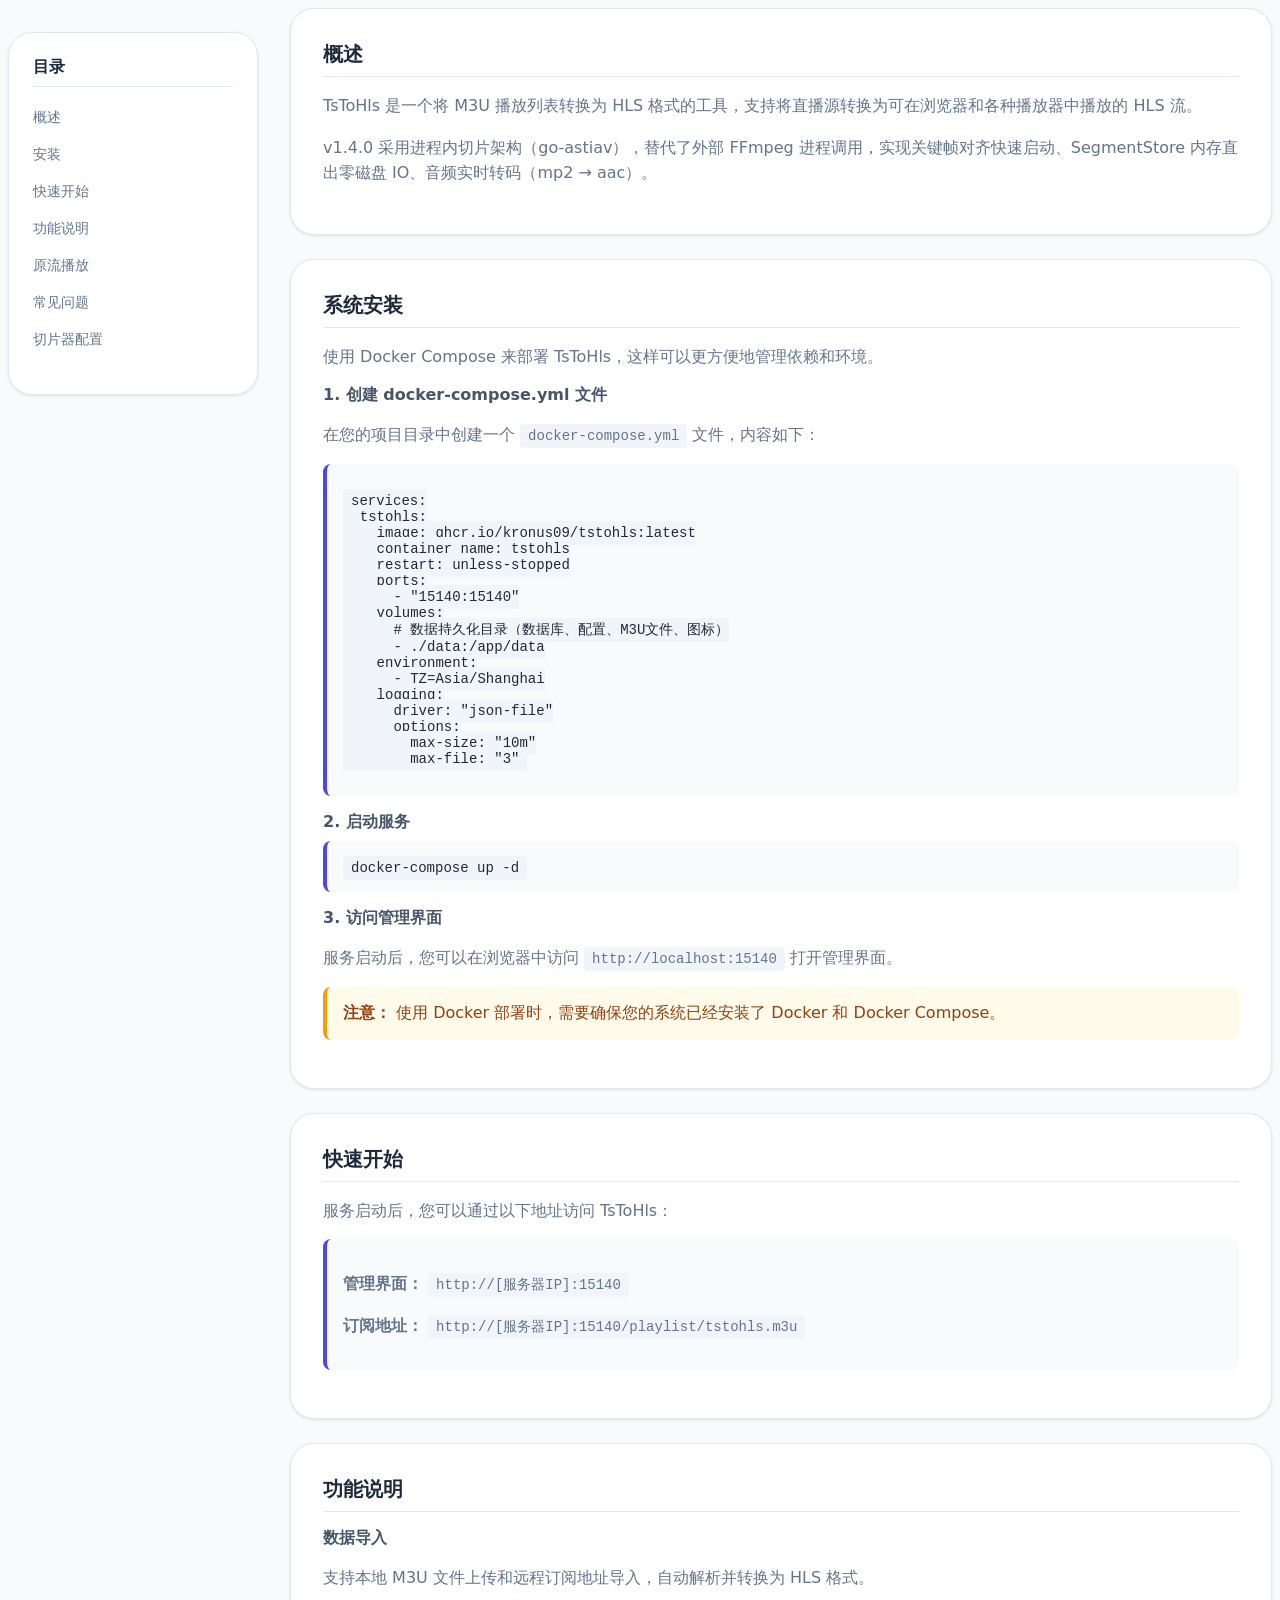
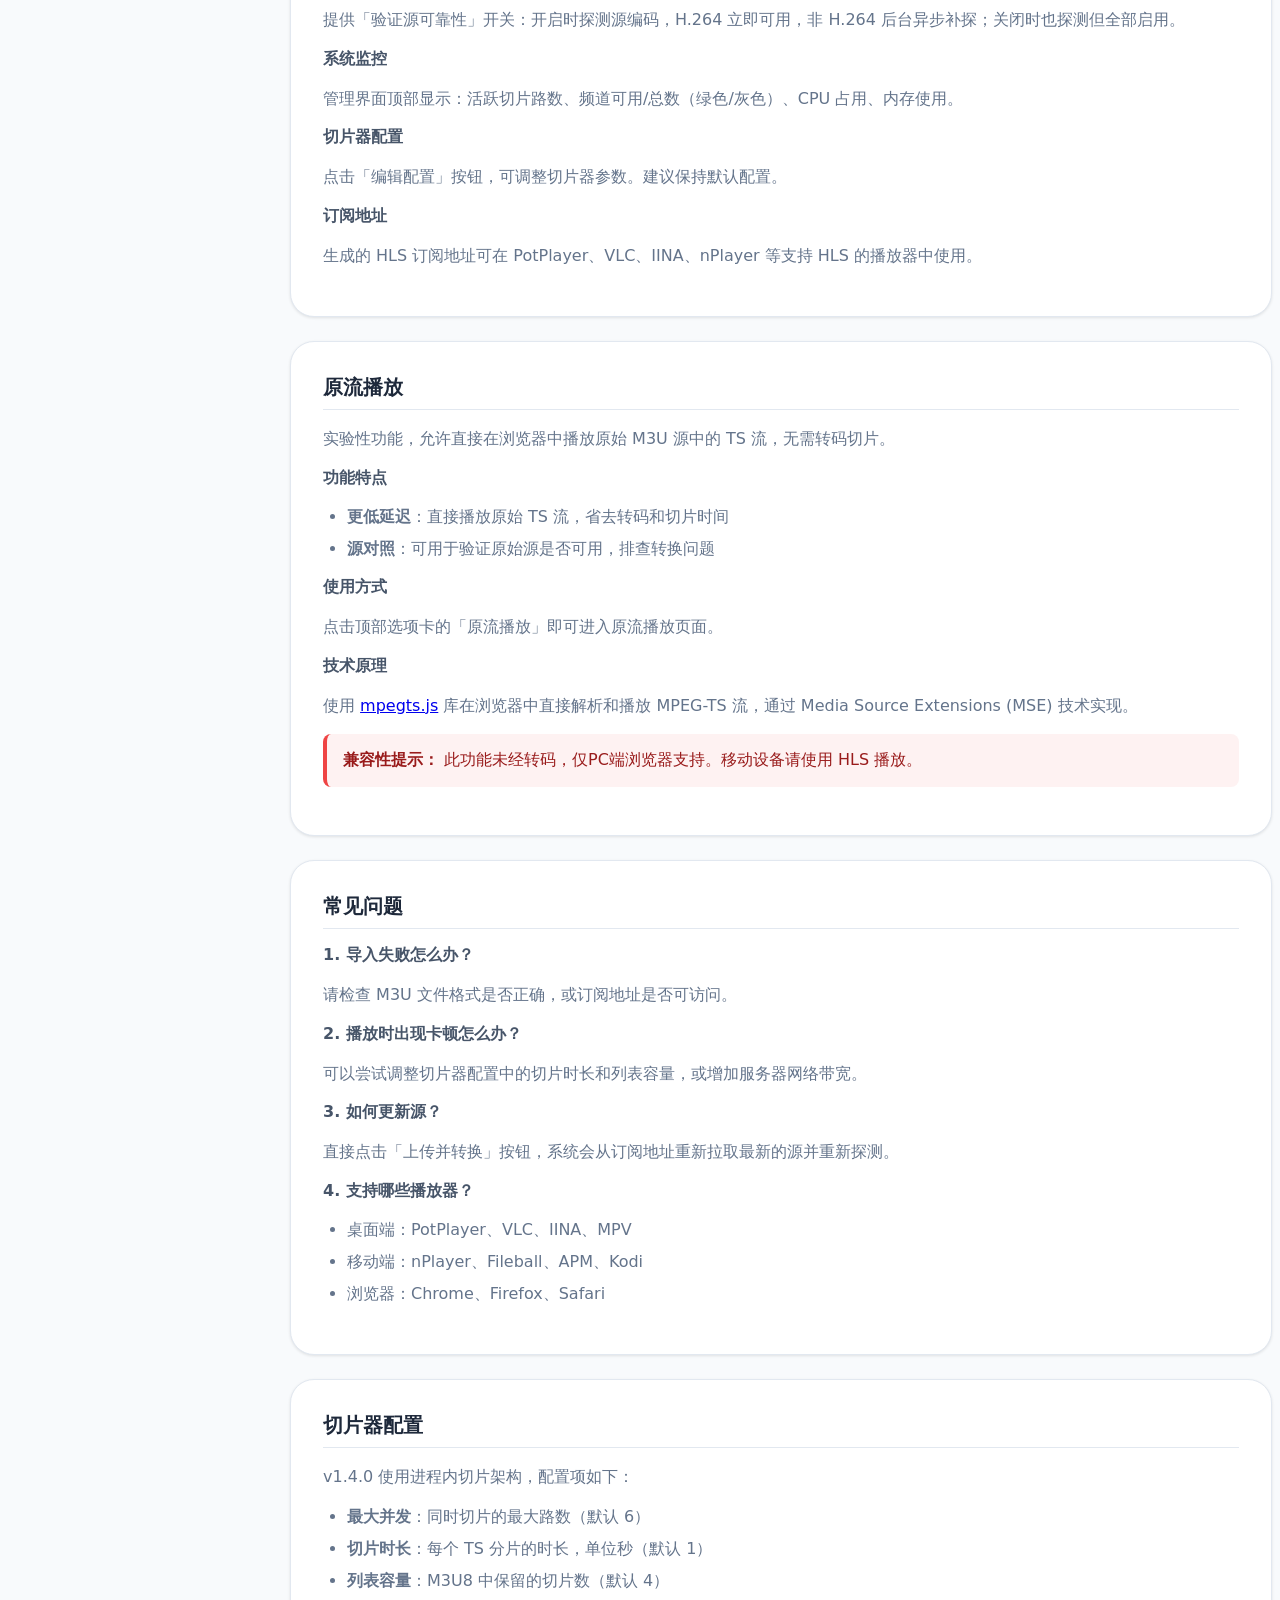
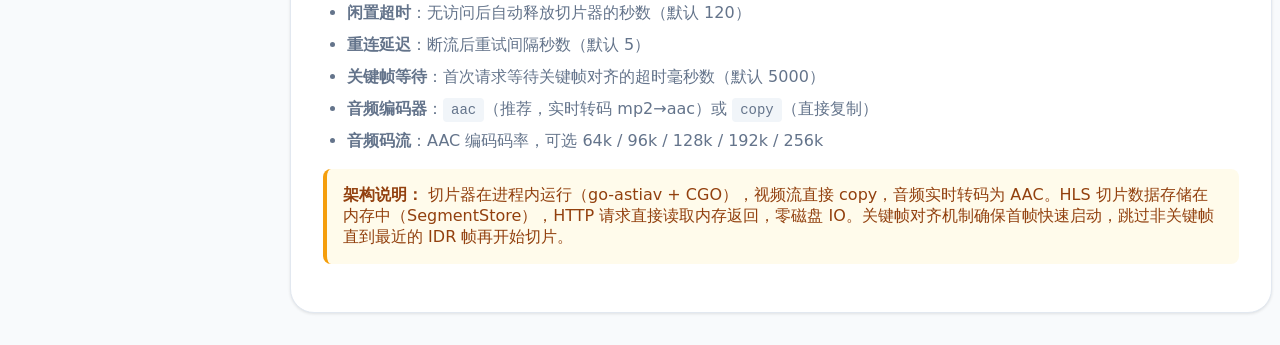
==== web/pages/usage.html @ 35751fe6 "v1.4.0: 进程内切片+音频转码+SQLite持久化+异步迁移+频道入库修复 核心改造: - go-astiav 进程内切片器(关键帧对齐+PTS切分+自定义IO) - 音频实时转码 mp2→aa" ====
<!DOCTYPE html>
<html lang="zh-CN">
<head>
    <meta charset="UTF-8">
    <meta name="viewport" content="width=device-width, initial-scale=1.0, maximum-scale=1.0, user-scalable=no">
    <title>TsToHls 使用说明 | Usage Guide</title>
    <link rel="icon" type="image/png" href="/static/logos/logo.png">
    <link rel="stylesheet" href="/static/css/style.css">
    <style>
        body { font-family: 'Plus Jakarta Sans', ui-sans-serif, system-ui, -apple-system, sans-serif; background-color: #f8fafc; color: #1e293b; overflow-y: auto; }
        body::-webkit-scrollbar { width: 6px; }
        body::-webkit-scrollbar-track { background: transparent; }
        body::-webkit-scrollbar-thumb { background: #cbd5e1; border-radius: 3px; }
        .container { max-width: 1200px; margin: 0 auto; }
        .content { display: flex; gap: 2rem; }
        .sidebar { width: 250px; flex-shrink: 0; position: sticky; top: 2rem; height: fit-content; }
        .main { flex: 1; }
        .toc { background: white; border-radius: 1.5rem; padding: 1.5rem; border: 1px solid #e2e8f0; box-shadow: 0 1px 3px rgba(0,0,0,0.1); }
        .toc h2 { font-size: 1rem; font-weight: 700; color: #1e293b; margin-bottom: 1rem; }
        .toc ul { list-style: none; padding: 0; }
        .toc li { margin-bottom: 0.5rem; }
        .toc a { color: #64748b; text-decoration: none; font-size: 0.875rem; display: block; padding: 0.25rem 0; transition: color 0.2s; }
        .toc a:hover { color: #4f46e5; }
        .card { background: white; border-radius: 1.5rem; padding: 2rem; margin-bottom: 1.5rem; border: 1px solid #e2e8f0; box-shadow: 0 1px 3px rgba(0,0,0,0.1); }
        h2 { font-size: 1.25rem; font-weight: 700; color: #1e293b; margin-top: 0; margin-bottom: 1rem; border-bottom: 1px solid #e2e8f0; padding-bottom: 0.5rem; }
        h3 { font-size: 1rem; font-weight: 700; color: #475569; margin-top: 1rem; margin-bottom: 0.5rem; }
        p { line-height: 1.6; margin-bottom: 1rem; color: #64748b; }
        ul { margin-bottom: 1rem; padding-left: 1.5rem; color: #64748b; }
        li { margin-bottom: 0.5rem; line-height: 1.5; }
        .step { background: #f8fafc; border-radius: 0.5rem; padding: 1rem; margin-bottom: 1rem; border-left: 4px solid #4f46e5; }
        .note { background: #fffbeb; border-left: 4px solid #f59e0b; padding: 1rem; border-radius: 0.5rem; margin-bottom: 1rem; color: #92400e; }
        .warning { background: #fef2f2; border-left: 4px solid #ef4444; padding: 1rem; border-radius: 0.5rem; margin-bottom: 1rem; color: #991b1b; }
        code { background: #f1f5f9; padding: 0.25rem 0.5rem; border-radius: 0.25rem; font-family: 'Courier New', Courier, monospace; font-size: 0.875rem; }
        @media (max-width: 768px) {
            .content { flex-direction: column; }
            .sidebar { width: 100%; position: static; }
        }
    </style>
</head>
<body class="p-2 md:p-4 min-h-screen">
    <div class="max-w-6xl mx-auto">
        <div class="content">
            <div class="sidebar">
                <div class="toc">
                    <h2>目录</h2>
                    <ul>
                        <li><a href="#overview">概述</a></li>
                        <li><a href="#installation">安装</a></li>
                        <li><a href="#quick-start">快速开始</a></li>
                        <li><a href="#features">功能说明</a></li>
                        <li><a href="#experimental">原流播放</a></li>
                        <li><a href="#faq">常见问题</a></li>
                        <li><a href="#advanced">切片器配置</a></li>
                    </ul>
                </div>
            </div>

            <div class="main">
                <div class="card" id="overview">
                    <h2>概述</h2>
                    <p>TsToHls 是一个将 M3U 播放列表转换为 HLS 格式的工具，支持将直播源转换为可在浏览器和各种播放器中播放的 HLS 流。</p>
                    <p>v1.4.0 采用进程内切片架构（go-astiav），替代了外部 FFmpeg 进程调用，实现关键帧对齐快速启动、SegmentStore 内存直出零磁盘 IO、音频实时转码（mp2 → aac）。</p>
                </div>

                <div class="card" id="installation">
                    <h2>系统安装</h2>
                    <p>使用 Docker Compose 来部署 TsToHls，这样可以更方便地管理依赖和环境。</p>

                    <h3>1. 创建 docker-compose.yml 文件</h3>
                    <p>在您的项目目录中创建一个 <code>docker-compose.yml</code> 文件，内容如下：</p>
                    <div class="step">
                        <pre><code>services:
  tstohls:
    image: ghcr.io/kronus09/tstohls:latest
    container_name: tstohls
    restart: unless-stopped
    ports:
      - "15140:15140"
    volumes:
      # 数据持久化目录（数据库、配置、M3U文件、图标）
      - ./data:/app/data
    environment:
      - TZ=Asia/Shanghai
    logging:
      driver: "json-file"
      options:
        max-size: "10m"
        max-file: "3"</code></pre>
                    </div>

                    <h3>2. 启动服务</h3>
                    <div class="step">
                        <code>docker-compose up -d</code>
                    </div>

                    <h3>3. 访问管理界面</h3>
                    <p>服务启动后，您可以在浏览器中访问 <code>http://localhost:15140</code> 打开管理界面。</p>

                    <div class="note">
                        <strong>注意：</strong> 使用 Docker 部署时，需要确保您的系统已经安装了 Docker 和 Docker Compose。
                    </div>
                </div>

                <div class="card" id="quick-start">
                    <h2>快速开始</h2>
                    <p>服务启动后，您可以通过以下地址访问 TsToHls：</p>
                    <div class="step">
                        <p><strong>管理界面：</strong> <code>http://[服务器IP]:15140</code></p>
                        <p><strong>订阅地址：</strong> <code>http://[服务器IP]:15140/playlist/tstohls.m3u</code></p>
                    </div>
                </div>

                <div class="card" id="features">
                    <h2>功能说明</h2>

                    <h3>数据导入</h3>
                    <p>支持本地 M3U 文件上传和远程订阅地址导入，自动解析并转换为 HLS 格式。</p>
                    <p>提供「验证源可靠性」开关：开启时探测源编码，H.264 立即可用，非 H.264 后台异步补探；关闭时也探测但全部启用。</p>

                    <h3>系统监控</h3>
                    <p>管理界面顶部显示：活跃切片路数、频道可用/总数（绿色/灰色）、CPU 占用、内存使用。</p>

                    <h3>切片器配置</h3>
                    <p>点击「编辑配置」按钮，可调整切片器参数。建议保持默认配置。</p>

                    <h3>订阅地址</h3>
                    <p>生成的 HLS 订阅地址可在 PotPlayer、VLC、IINA、nPlayer 等支持 HLS 的播放器中使用。</p>
                </div>

                <div class="card" id="experimental">
                    <h2>原流播放</h2>

                    <p>实验性功能，允许直接在浏览器中播放原始 M3U 源中的 TS 流，无需转码切片。</p>

                    <h3>功能特点</h3>
                    <ul>
                        <li><strong>更低延迟</strong>：直接播放原始 TS 流，省去转码和切片时间</li>
                        <li><strong>源对照</strong>：可用于验证原始源是否可用，排查转换问题</li>
                    </ul>

                    <h3>使用方式</h3>
                    <p>点击顶部选项卡的「原流播放」即可进入原流播放页面。</p>

                    <h3>技术原理</h3>
                    <p>使用 <a href="https://github.com/xqq/mpegts.js" target="_blank">mpegts.js</a> 库在浏览器中直接解析和播放 MPEG-TS 流，通过 Media Source Extensions (MSE) 技术实现。</p>

                    <div class="warning">
                        <strong>兼容性提示：</strong> 此功能未经转码，仅PC端浏览器支持。移动设备请使用 HLS 播放。
                    </div>
                </div>

                <div class="card" id="faq">
                    <h2>常见问题</h2>

                    <h3>1. 导入失败怎么办？</h3>
                    <p>请检查 M3U 文件格式是否正确，或订阅地址是否可访问。</p>

                    <h3>2. 播放时出现卡顿怎么办？</h3>
                    <p>可以尝试调整切片器配置中的切片时长和列表容量，或增加服务器网络带宽。</p>

                    <h3>3. 如何更新源？</h3>
                    <p>直接点击「上传并转换」按钮，系统会从订阅地址重新拉取最新的源并重新探测。</p>

                    <h3>4. 支持哪些播放器？</h3>
                    <ul>
                        <li>桌面端：PotPlayer、VLC、IINA、MPV</li>
                        <li>移动端：nPlayer、Fileball、APM、Kodi</li>
                        <li>浏览器：Chrome、Firefox、Safari</li>
                    </ul>
                </div>

                <div class="card" id="advanced">
                    <h2>切片器配置</h2>

                    <p>v1.4.0 使用进程内切片架构，配置项如下：</p>
                    <ul>
                        <li><strong>最大并发</strong>：同时切片的最大路数（默认 6）</li>
                        <li><strong>切片时长</strong>：每个 TS 分片的时长，单位秒（默认 1）</li>
                        <li><strong>列表容量</strong>：M3U8 中保留的切片数（默认 4）</li>
                        <li><strong>闲置超时</strong>：无访问后自动释放切片器的秒数（默认 120）</li>
                        <li><strong>重连延迟</strong>：断流后重试间隔秒数（默认 5）</li>
                        <li><strong>关键帧等待</strong>：首次请求等待关键帧对齐的超时毫秒数（默认 5000）</li>
                        <li><strong>音频编码器</strong>：<code>aac</code>（推荐，实时转码 mp2→aac）或 <code>copy</code>（直接复制）</li>
                        <li><strong>音频码流</strong>：AAC 编码码率，可选 64k / 96k / 128k / 192k / 256k</li>
                    </ul>

                    <div class="note">
                        <strong>架构说明：</strong> 切片器在进程内运行（go-astiav + CGO），视频流直接 copy，音频实时转码为 AAC。HLS 切片数据存储在内存中（SegmentStore），HTTP 请求直接读取内存返回，零磁盘 IO。关键帧对齐机制确保首帧快速启动，跳过非关键帧直到最近的 IDR 帧再开始切片。
                    </div>
                </div>
            </div>
        </div>
    </div>
    <script>window.onload = () => parent.postMessage('resize','*');</script>
</body>
</html>
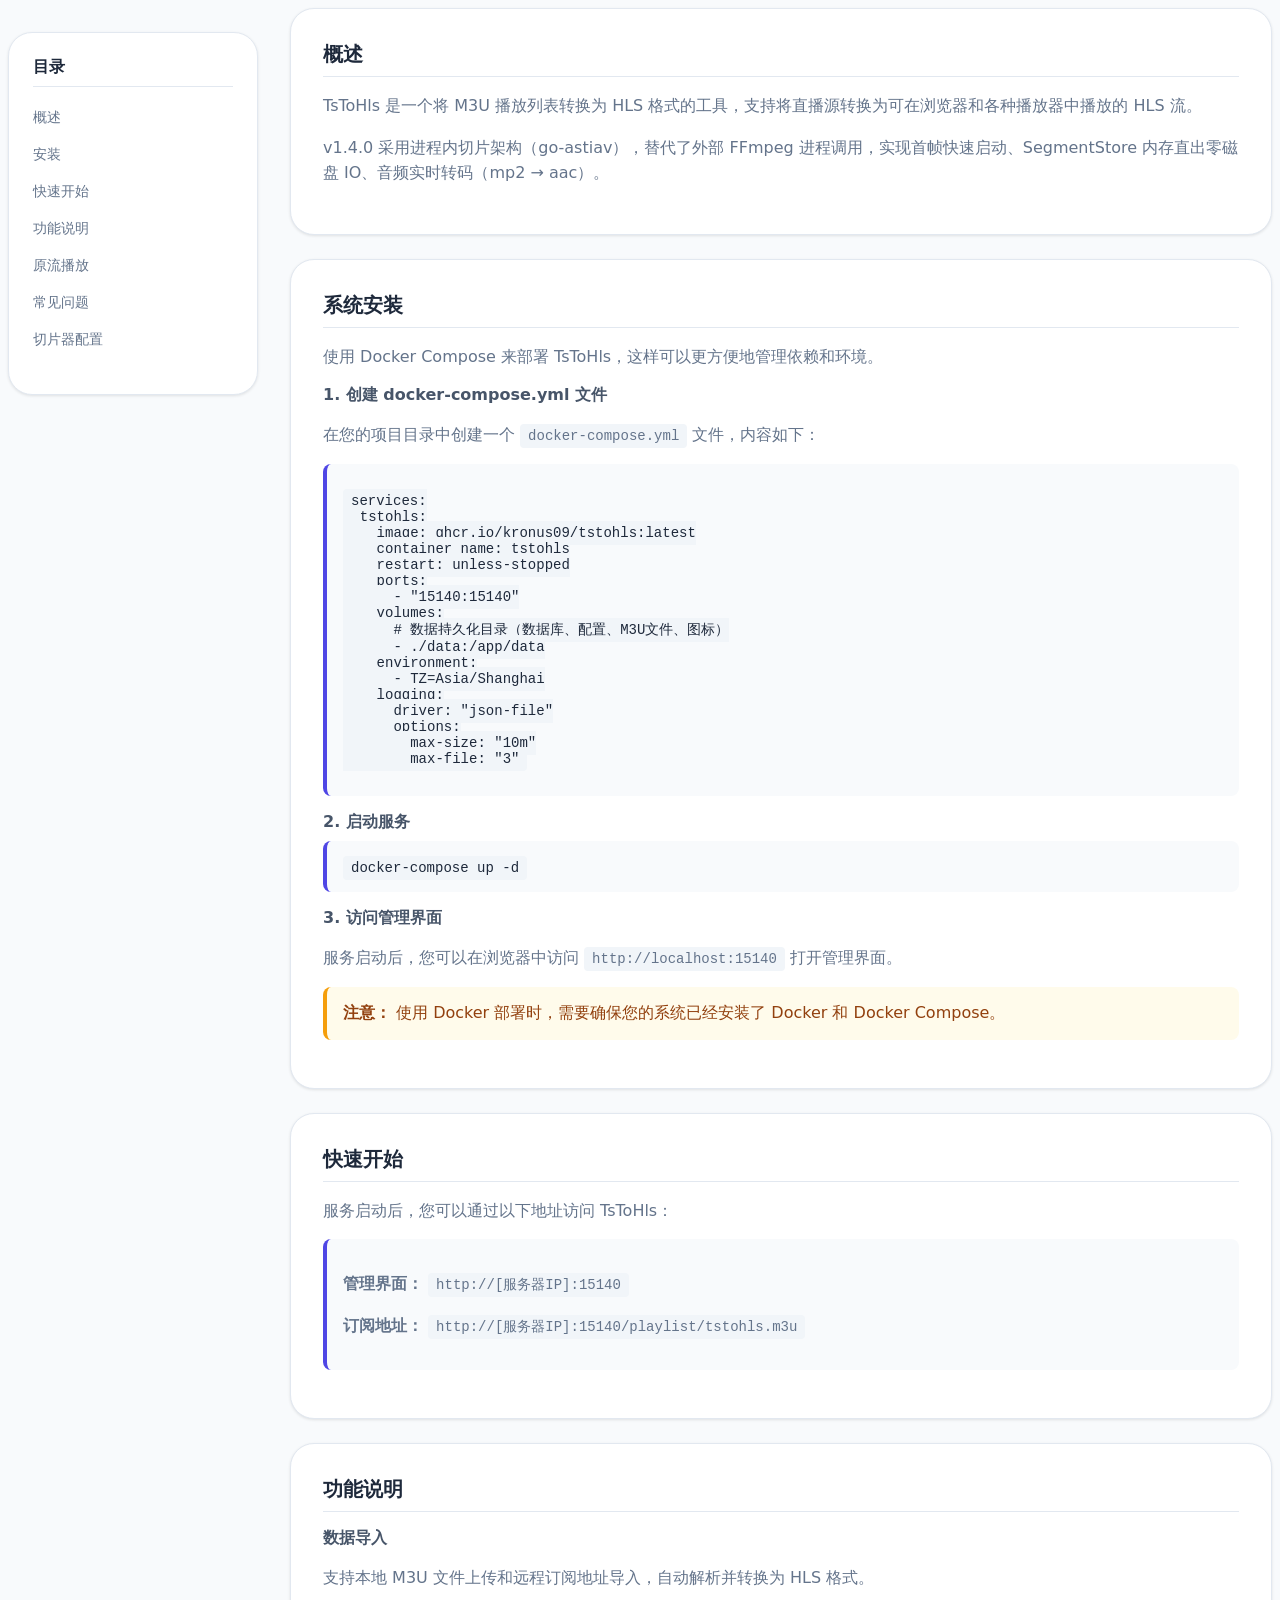
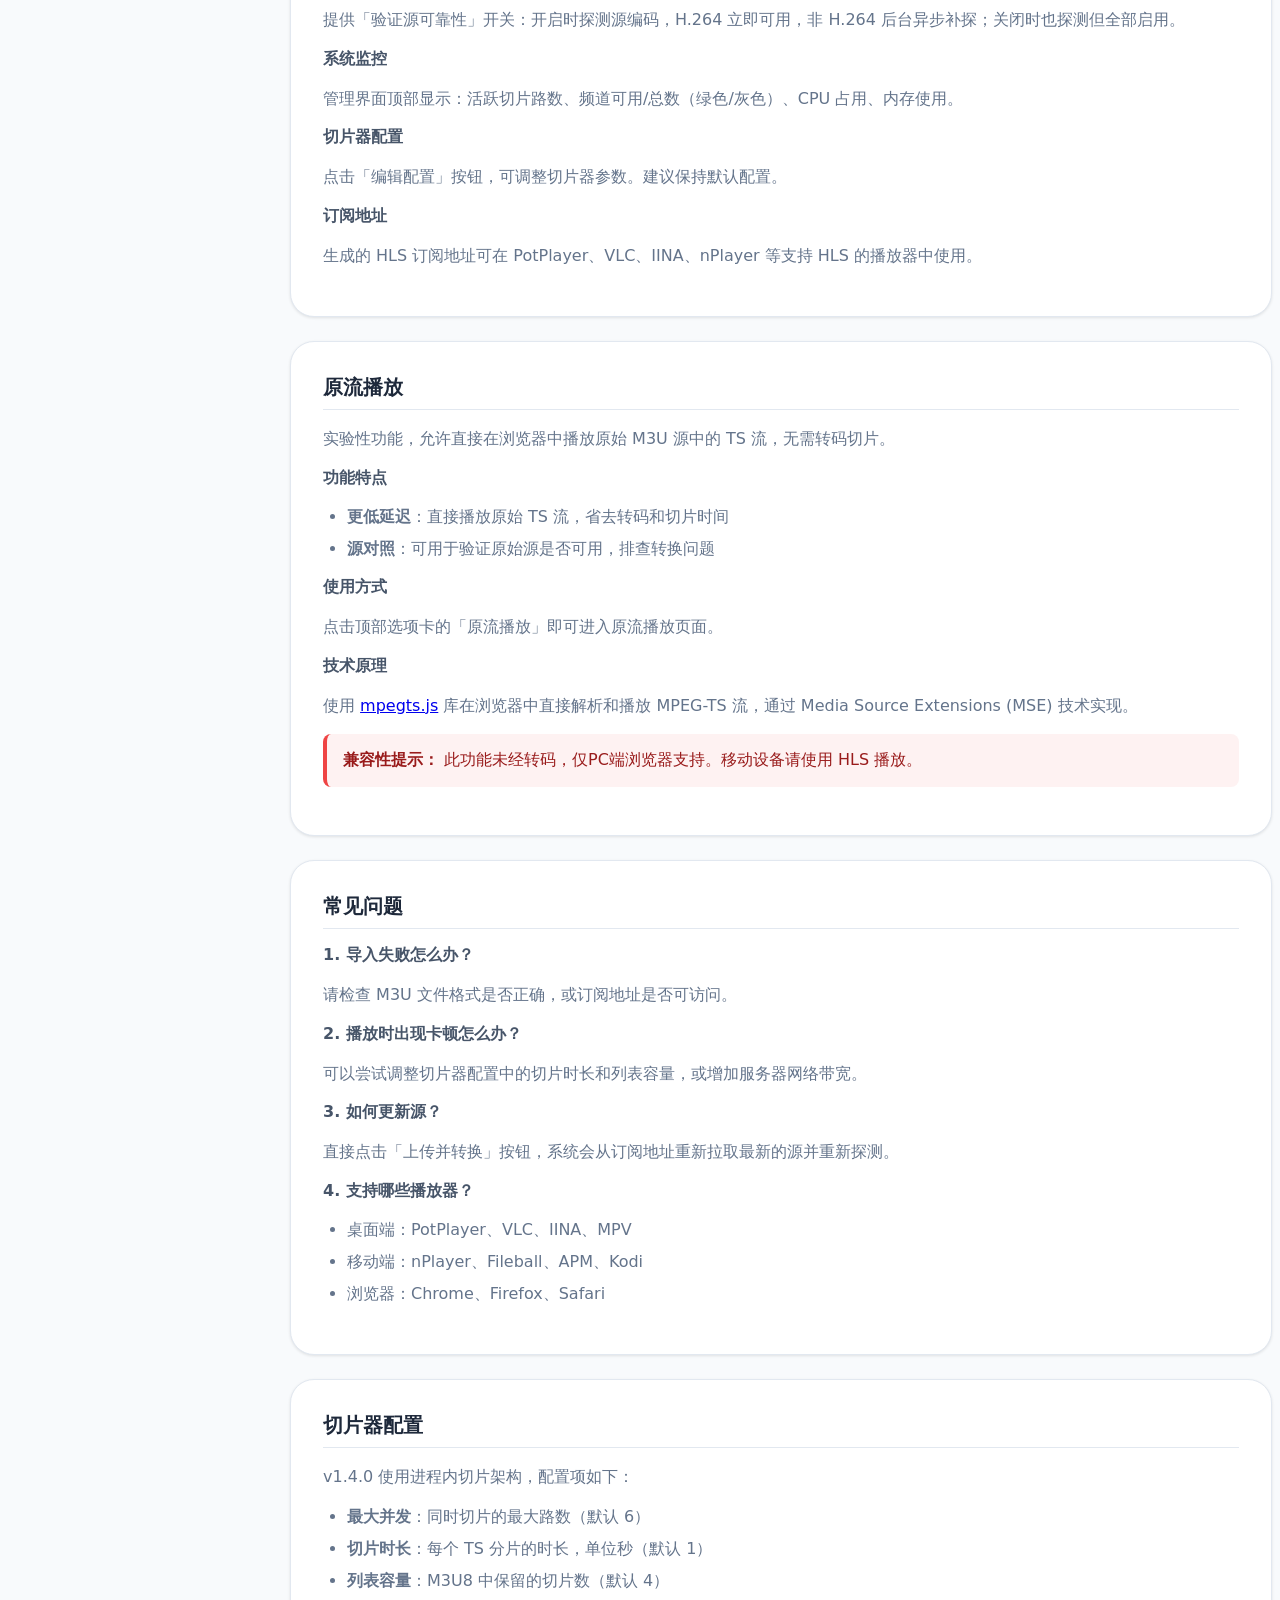
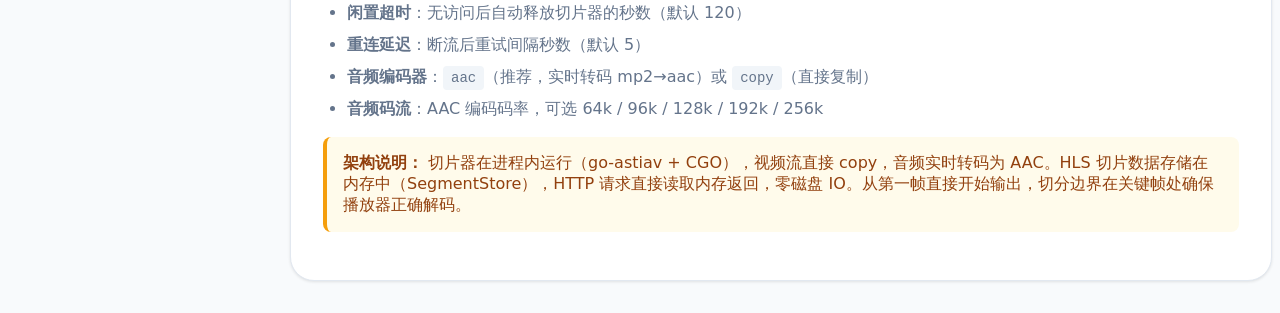
==== commit a62dfcbd: "refactor: 删除KeyframeWaitMs配置,与零等待切片逻辑一致 - 删除前端关键帧等待UI配置项 - 删除FFmpegConfig/SlicerConfig中KeyframeWaitM" ====
--- a/web/pages/usage.html
+++ b/web/pages/usage.html
@@ -59,7 +59,7 @@
                 <div class="card" id="overview">
                     <h2>概述</h2>
                     <p>TsToHls 是一个将 M3U 播放列表转换为 HLS 格式的工具，支持将直播源转换为可在浏览器和各种播放器中播放的 HLS 流。</p>
-                    <p>v1.4.0 采用进程内切片架构（go-astiav），替代了外部 FFmpeg 进程调用，实现关键帧对齐快速启动、SegmentStore 内存直出零磁盘 IO、音频实时转码（mp2 → aac）。</p>
+                    <p>v1.4.0 采用进程内切片架构（go-astiav），替代了外部 FFmpeg 进程调用，实现首帧快速启动、SegmentStore 内存直出零磁盘 IO、音频实时转码（mp2 → aac）。</p>
                 </div>
 
                 <div class="card" id="installation">
@@ -179,13 +179,12 @@
                         <li><strong>列表容量</strong>：M3U8 中保留的切片数（默认 4）</li>
                         <li><strong>闲置超时</strong>：无访问后自动释放切片器的秒数（默认 120）</li>
                         <li><strong>重连延迟</strong>：断流后重试间隔秒数（默认 5）</li>
-                        <li><strong>关键帧等待</strong>：首次请求等待关键帧对齐的超时毫秒数（默认 5000）</li>
                         <li><strong>音频编码器</strong>：<code>aac</code>（推荐，实时转码 mp2→aac）或 <code>copy</code>（直接复制）</li>
                         <li><strong>音频码流</strong>：AAC 编码码率，可选 64k / 96k / 128k / 192k / 256k</li>
                     </ul>
 
                     <div class="note">
-                        <strong>架构说明：</strong> 切片器在进程内运行（go-astiav + CGO），视频流直接 copy，音频实时转码为 AAC。HLS 切片数据存储在内存中（SegmentStore），HTTP 请求直接读取内存返回，零磁盘 IO。关键帧对齐机制确保首帧快速启动，跳过非关键帧直到最近的 IDR 帧再开始切片。
+                        <strong>架构说明：</strong> 切片器在进程内运行（go-astiav + CGO），视频流直接 copy，音频实时转码为 AAC。HLS 切片数据存储在内存中（SegmentStore），HTTP 请求直接读取内存返回，零磁盘 IO。从第一帧直接开始输出，切分边界在关键帧处确保播放器正确解码。
                     </div>
                 </div>
             </div>
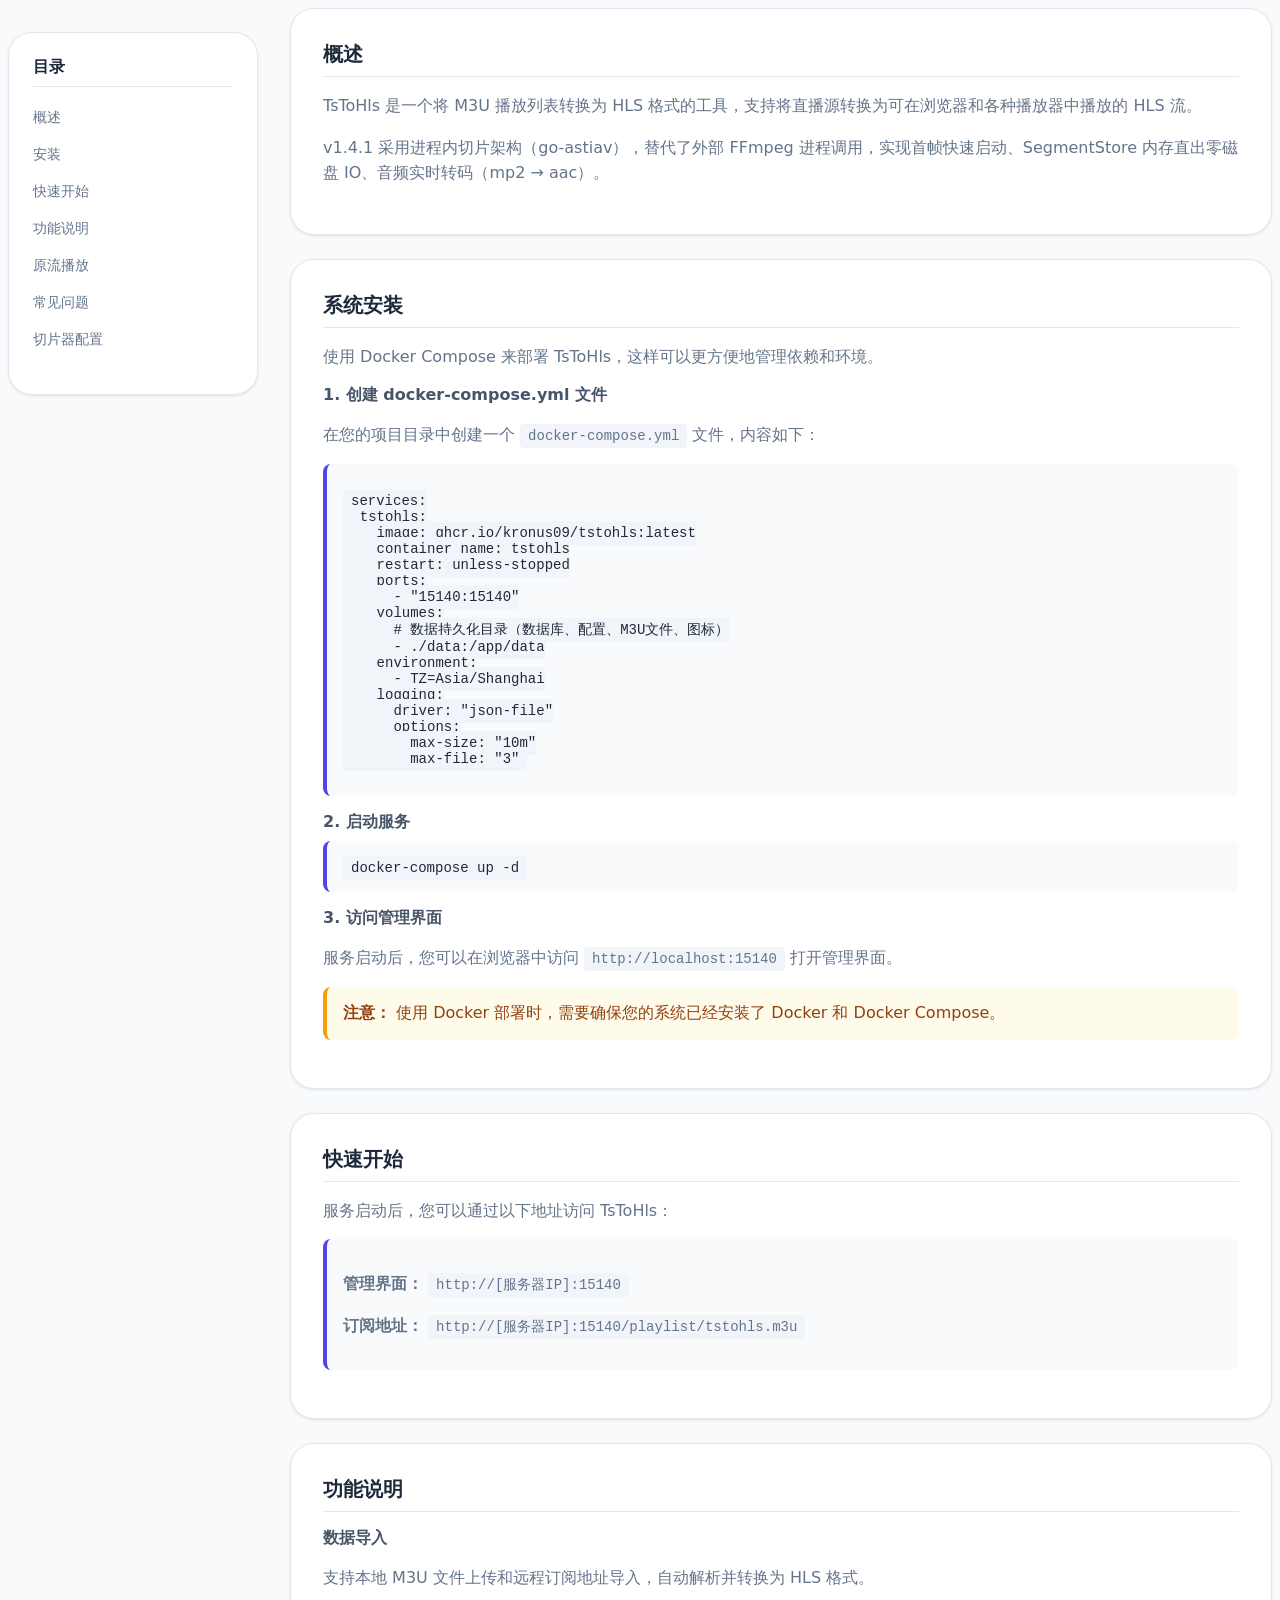
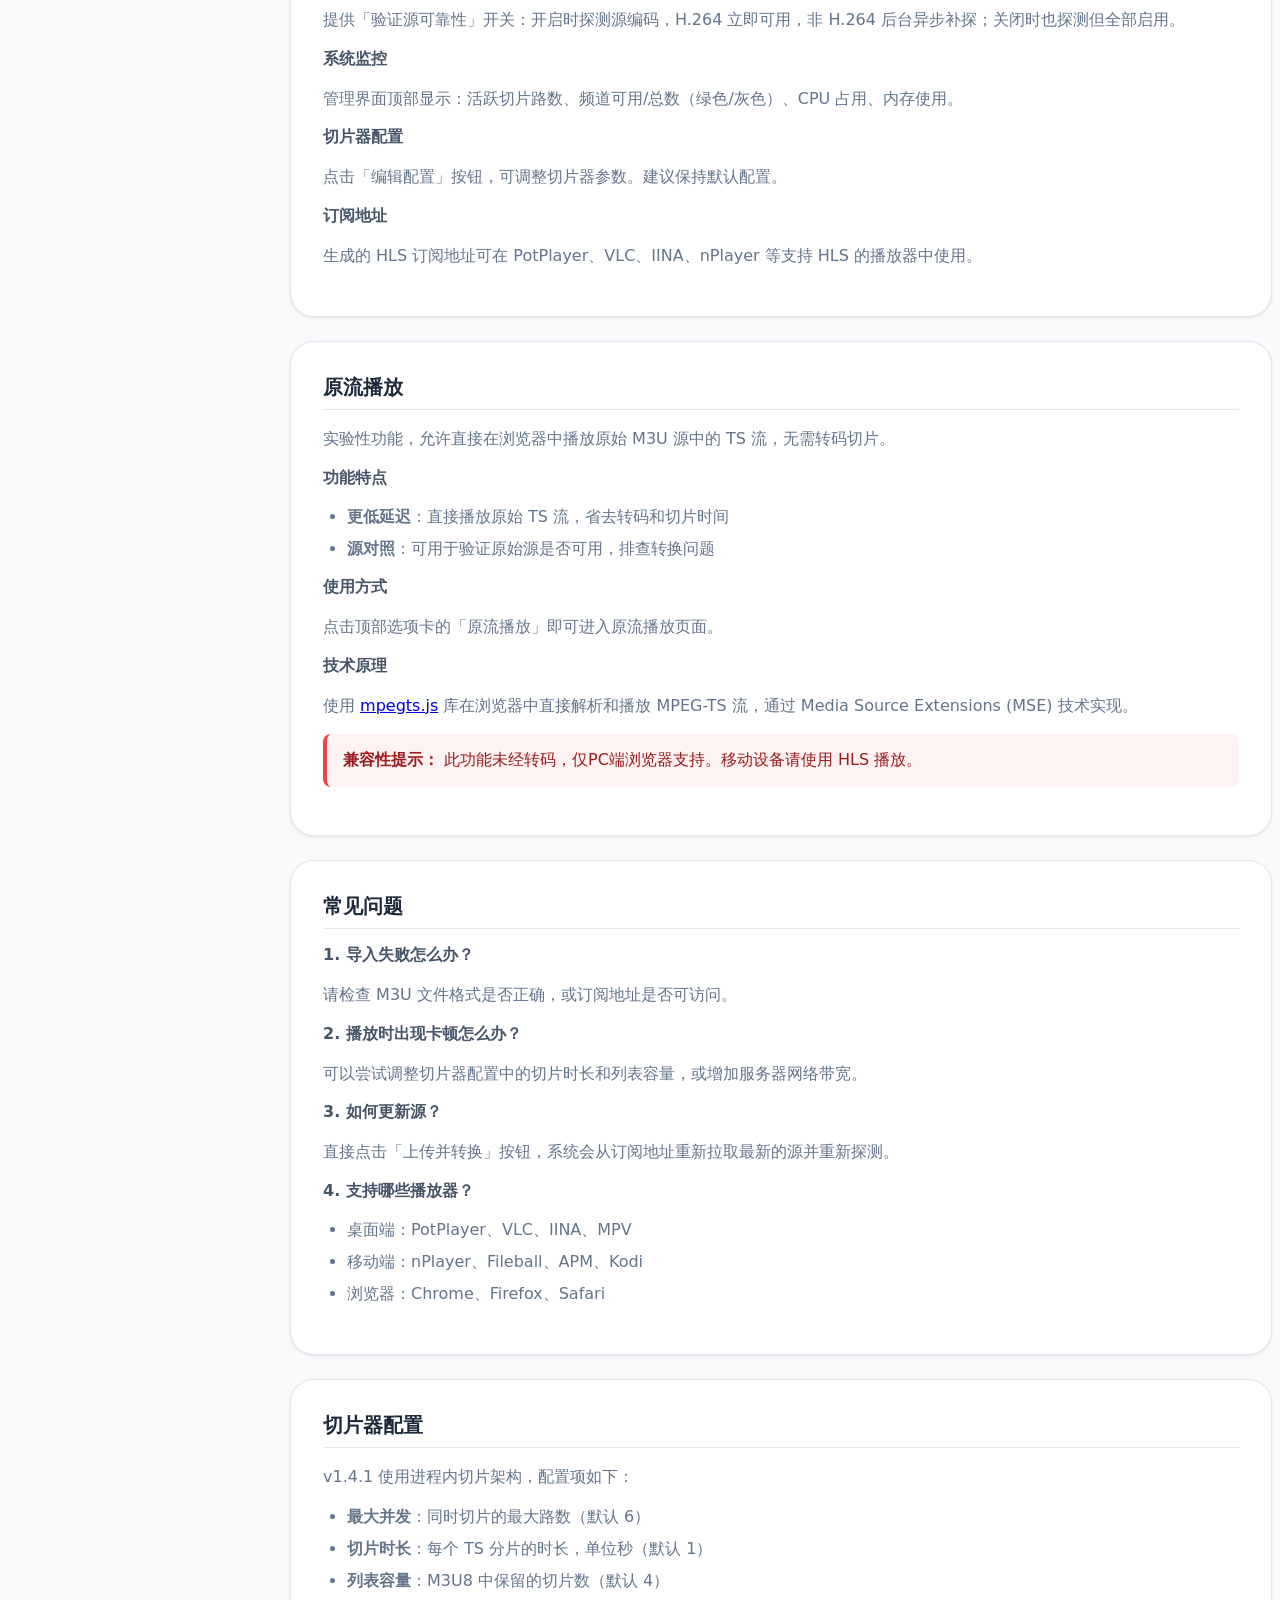
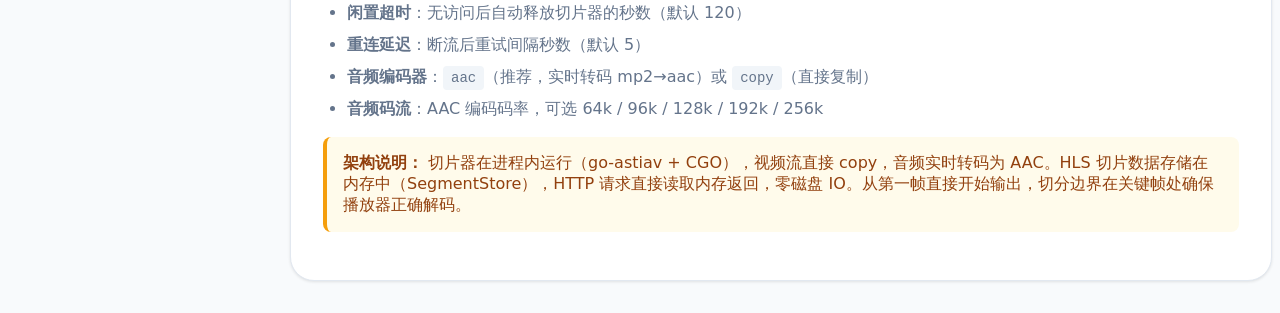
==== commit c98316f1: "v1.4.1: 版本号更新" ====
--- a/web/pages/usage.html
+++ b/web/pages/usage.html
@@ -59,7 +59,7 @@
                 <div class="card" id="overview">
                     <h2>概述</h2>
                     <p>TsToHls 是一个将 M3U 播放列表转换为 HLS 格式的工具，支持将直播源转换为可在浏览器和各种播放器中播放的 HLS 流。</p>
-                    <p>v1.4.0 采用进程内切片架构（go-astiav），替代了外部 FFmpeg 进程调用，实现首帧快速启动、SegmentStore 内存直出零磁盘 IO、音频实时转码（mp2 → aac）。</p>
+                    <p>v1.4.1 采用进程内切片架构（go-astiav），替代了外部 FFmpeg 进程调用，实现首帧快速启动、SegmentStore 内存直出零磁盘 IO、音频实时转码（mp2 → aac）。</p>
                 </div>
 
                 <div class="card" id="installation">
@@ -172,7 +172,7 @@
                 <div class="card" id="advanced">
                     <h2>切片器配置</h2>
 
-                    <p>v1.4.0 使用进程内切片架构，配置项如下：</p>
+                    <p>v1.4.1 使用进程内切片架构，配置项如下：</p>
                     <ul>
                         <li><strong>最大并发</strong>：同时切片的最大路数（默认 6）</li>
                         <li><strong>切片时长</strong>：每个 TS 分片的时长，单位秒（默认 1）</li>
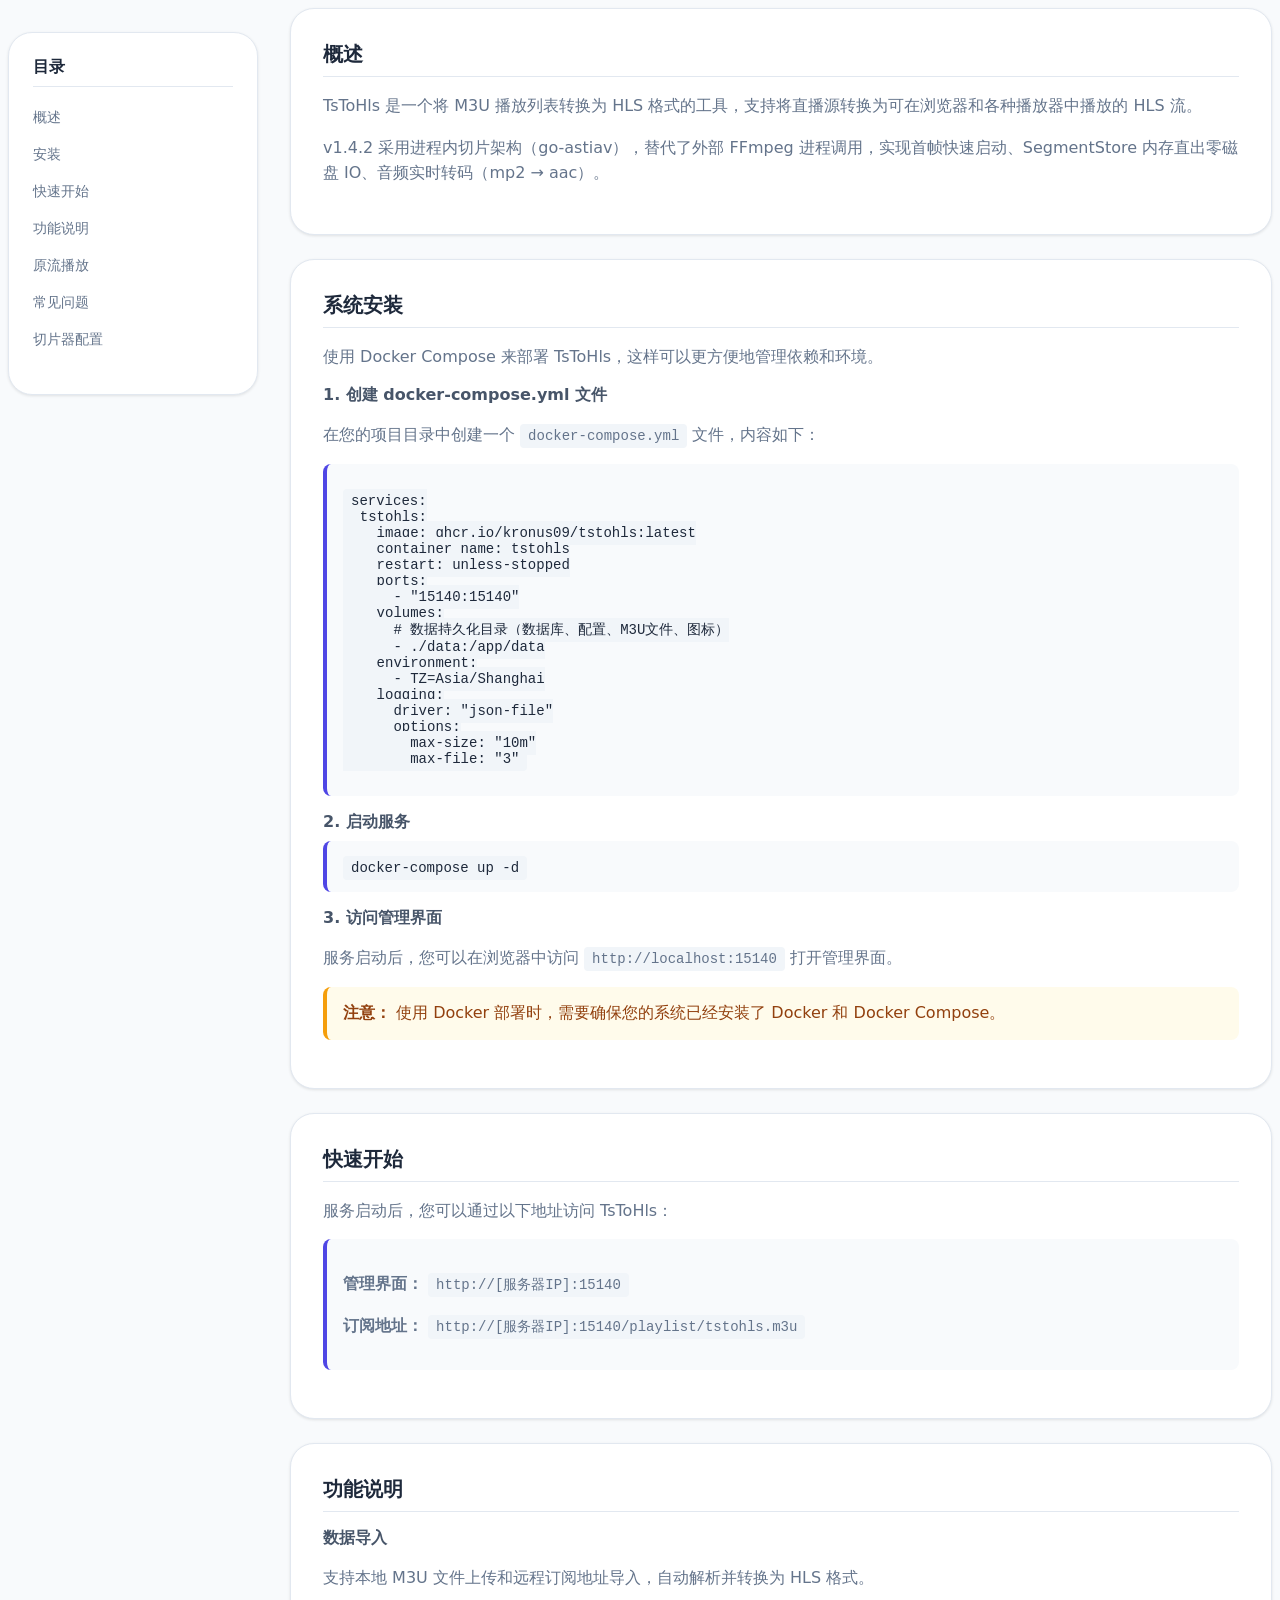
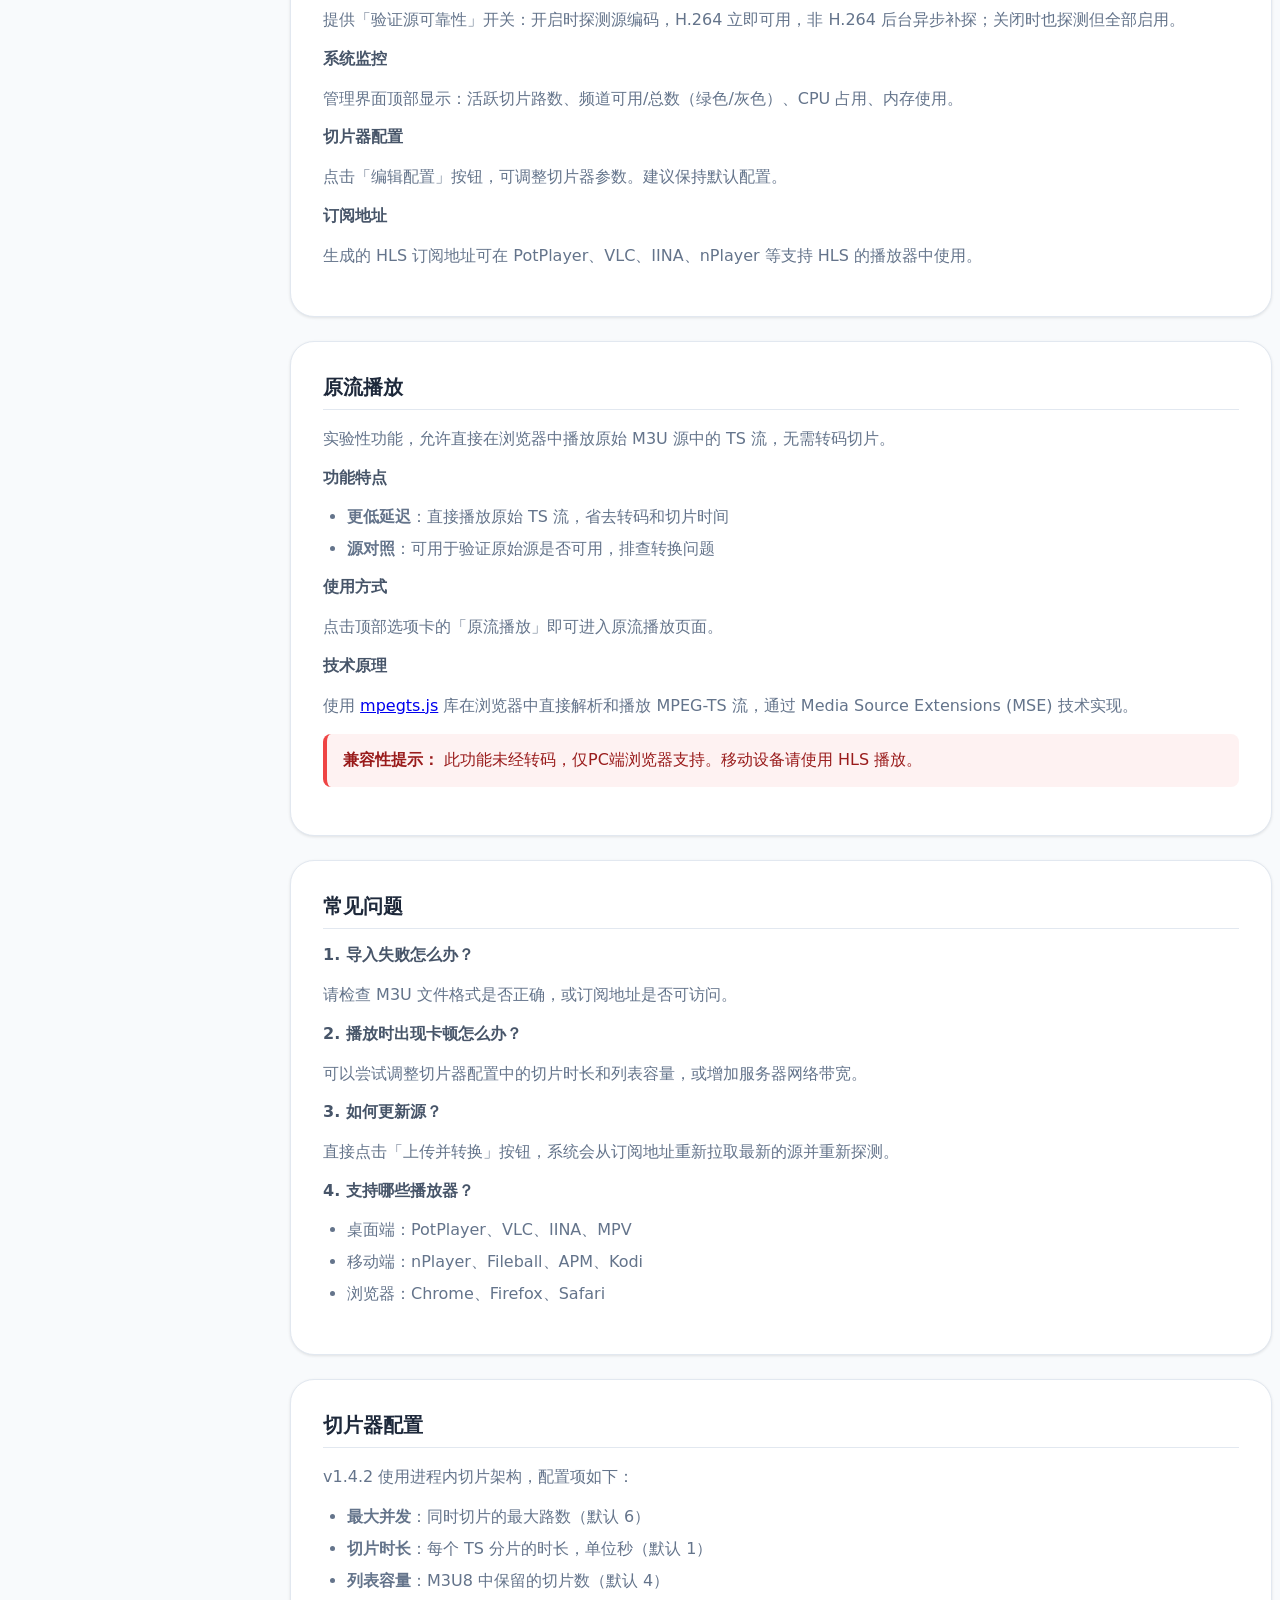
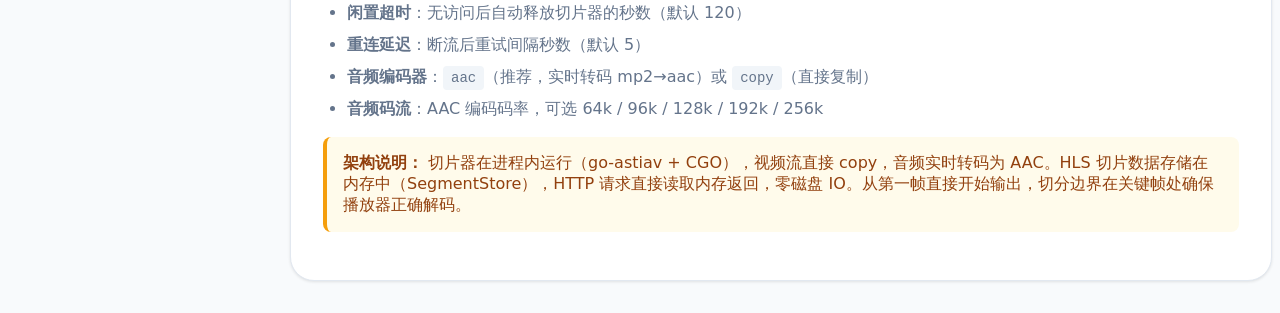
==== commit d9411e91: "Merge branch '1.4.1'" ====
--- a/web/pages/usage.html
+++ b/web/pages/usage.html
@@ -59,7 +59,7 @@
                 <div class="card" id="overview">
                     <h2>概述</h2>
                     <p>TsToHls 是一个将 M3U 播放列表转换为 HLS 格式的工具，支持将直播源转换为可在浏览器和各种播放器中播放的 HLS 流。</p>
-                    <p>v1.4.1 采用进程内切片架构（go-astiav），替代了外部 FFmpeg 进程调用，实现首帧快速启动、SegmentStore 内存直出零磁盘 IO、音频实时转码（mp2 → aac）。</p>
+                    <p>v1.4.2 采用进程内切片架构（go-astiav），替代了外部 FFmpeg 进程调用，实现首帧快速启动、SegmentStore 内存直出零磁盘 IO、音频实时转码（mp2 → aac）。</p>
                 </div>
 
                 <div class="card" id="installation">
@@ -172,7 +172,7 @@
                 <div class="card" id="advanced">
                     <h2>切片器配置</h2>
 
-                    <p>v1.4.1 使用进程内切片架构，配置项如下：</p>
+                    <p>v1.4.2 使用进程内切片架构，配置项如下：</p>
                     <ul>
                         <li><strong>最大并发</strong>：同时切片的最大路数（默认 6）</li>
                         <li><strong>切片时长</strong>：每个 TS 分片的时长，单位秒（默认 1）</li>
